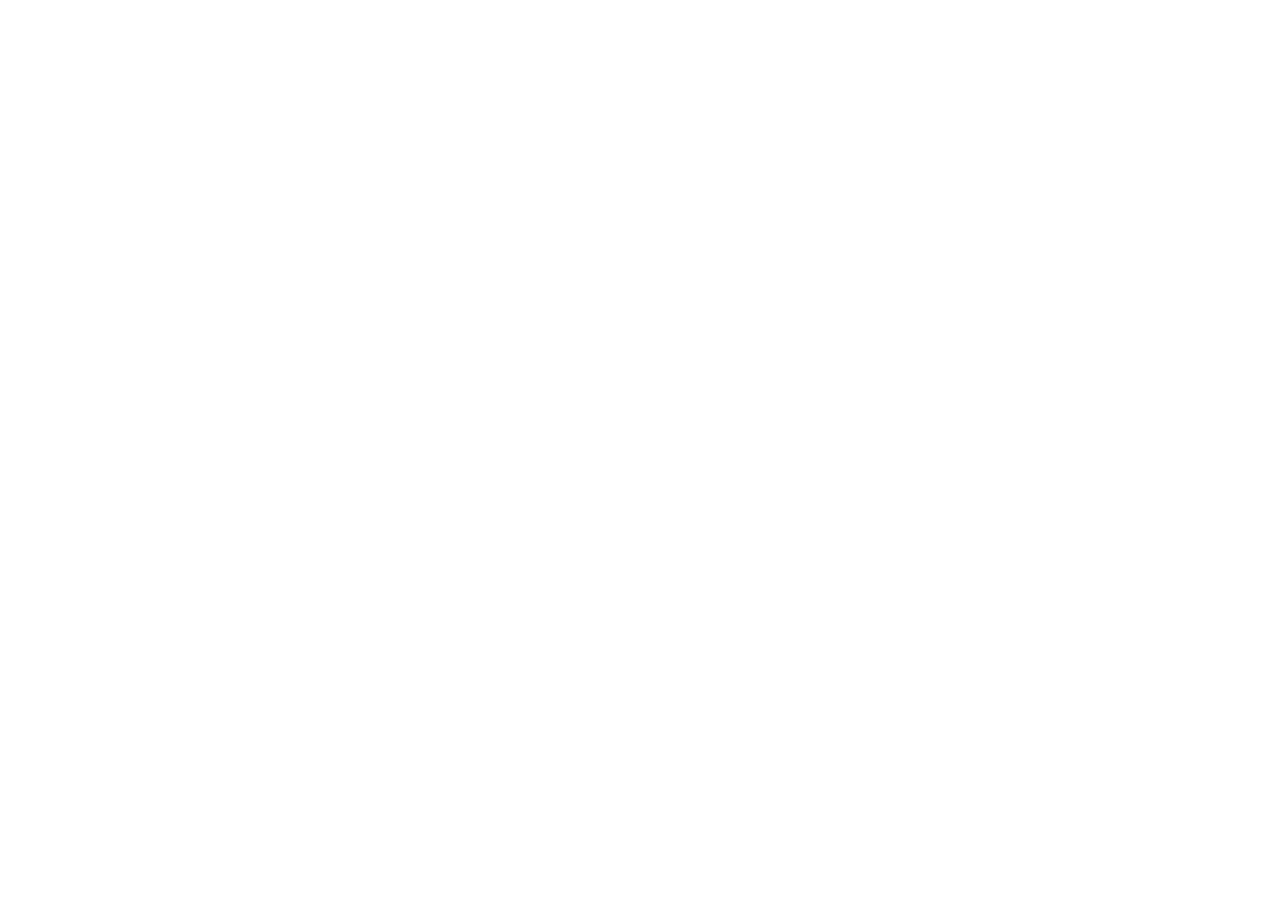
==== index.html @ 26b419da "create 2 files css and html" ====
<!DOCTYPE html>
<html lang="ru">
<head>
    <meta charset="UTF-8">
    <meta name="viewport" content="width=device-width, initial-scale=1.0">
    <title>Мой лендинг</title>
</head>
<body>
    
</body>
</html>
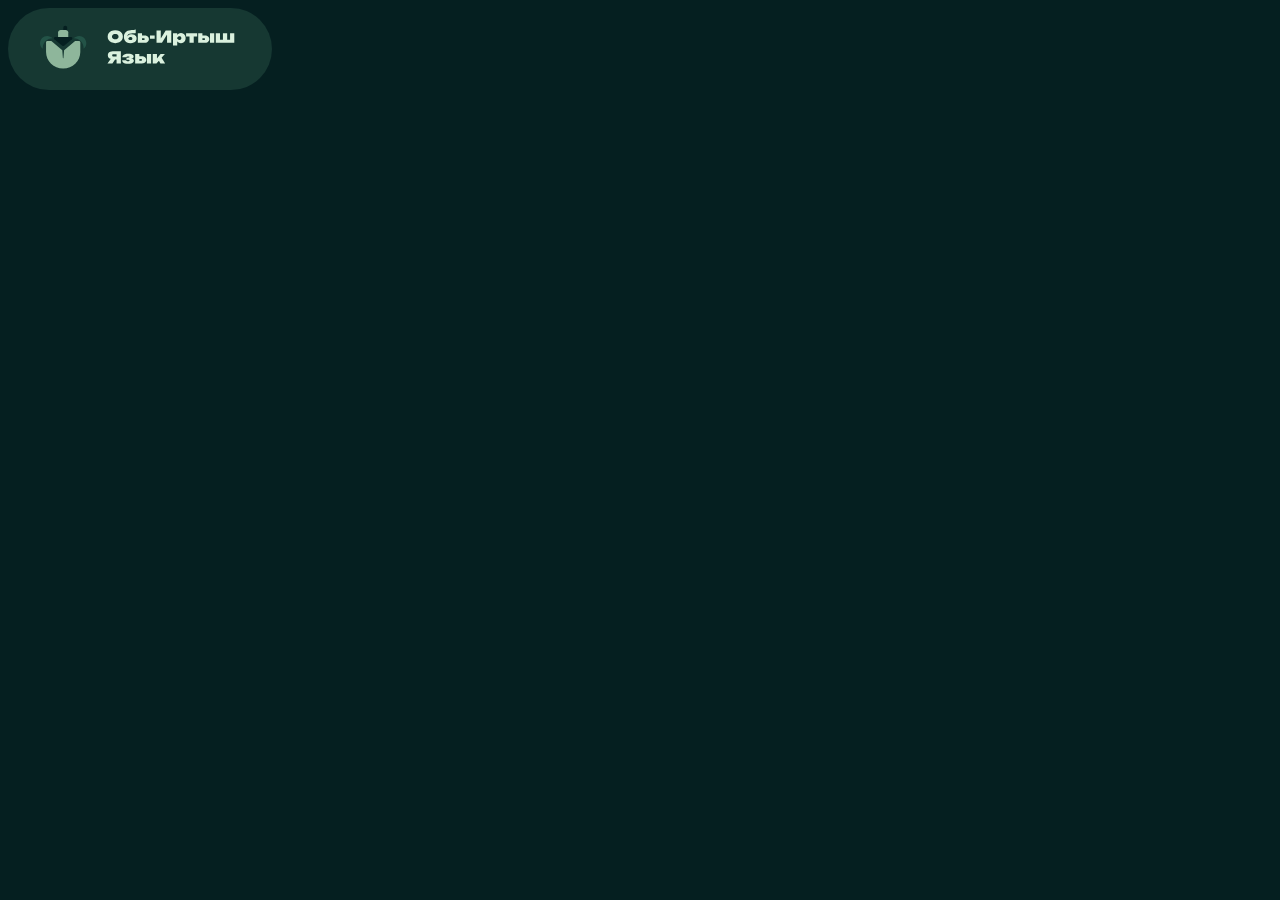
==== commit 7c7a12b5: "work start" ====
--- a/index.html
+++ b/index.html
@@ -3,9 +3,15 @@
 <head>
     <meta charset="UTF-8">
     <meta name="viewport" content="width=device-width, initial-scale=1.0">
-    <title>Мой лендинг</title>
+    <title>Обь-Иртыш Язык</title>
+    <link rel="stylesheet" href="styles.css">
+    <link rel="preconnect" href="https://fonts.googleapis.com">
+    <link rel="preconnect" href="https://fonts.gstatic.com" crossorigin>
+    <link href="https://fonts.googleapis.com/css2?family=Geologica:wght,CRSV@100..900,0&display=swap" rel="stylesheet">
 </head>
 <body>
-    
+    <header>
+        <img src="images/logo.svg" alt="logo" class="logo">
+    </header>
 </body>
 </html>
--- a/styles.css
+++ b/styles.css
@@ -0,0 +1,26 @@
+:root {
+    --font: "Geologica", sans-serif;
+    --bgc: #051F20;
+    --bgc-card: #163832;
+    --color-head: #8EB69B;
+    --text: #DAF1DE;
+    --akc-1: #235347;
+    --color-btn: #0B2B26;
+}
+
+body {
+    display: flex;
+    font-family: var(--font);
+    background-color: var(--bgc);
+}
+
+.logo {
+    max-width: 200px;
+}
+
+header {
+    background-color: var(--bgc-card);
+    border-radius: 60px;
+    padding: 1rem 2rem;
+}
+
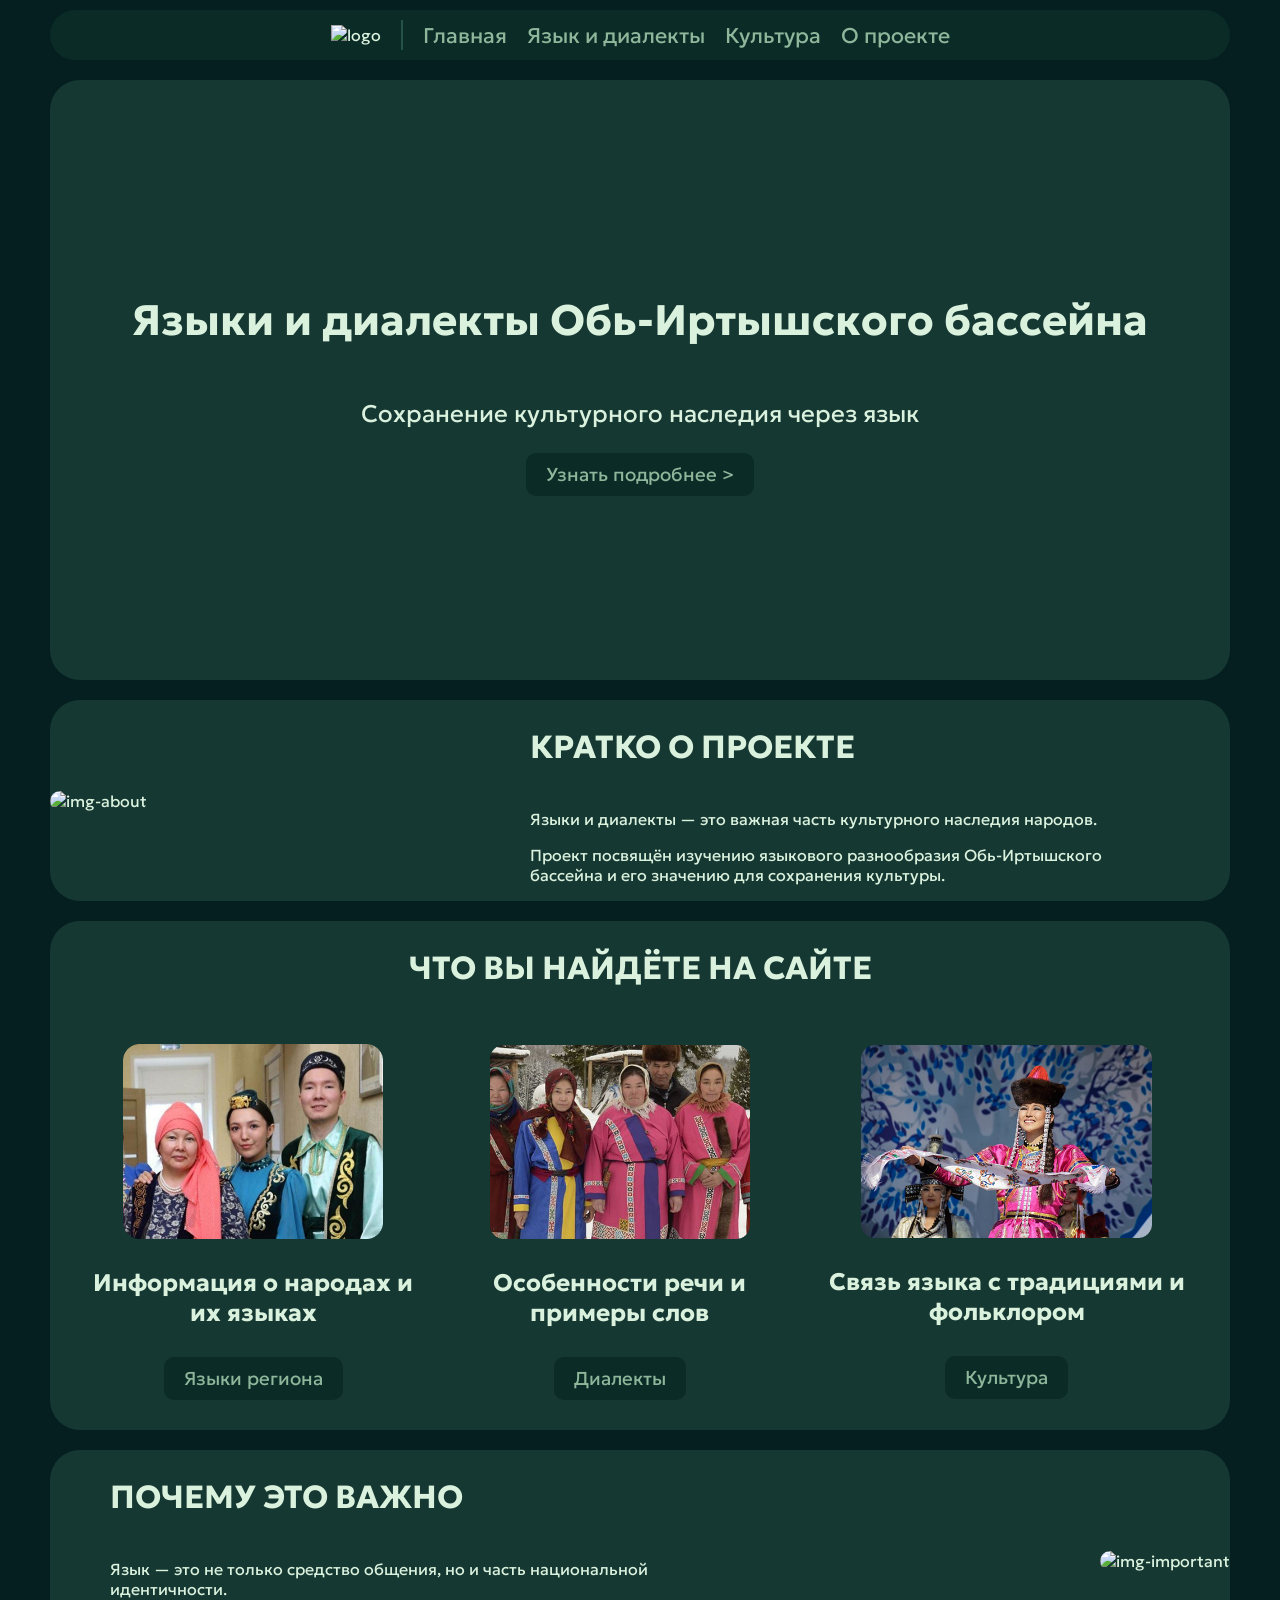
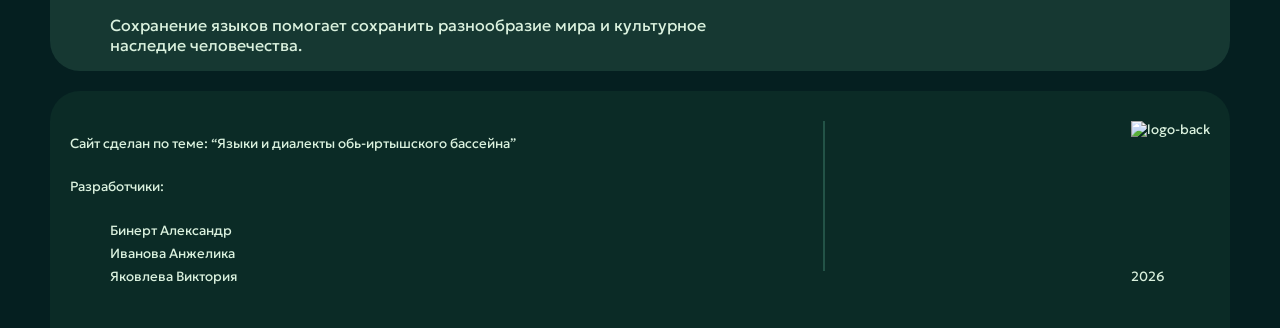
==== commit 8422729d: "main done" ====
--- a/index.html
+++ b/index.html
@@ -1,17 +1,102 @@
 <!DOCTYPE html>
 <html lang="ru">
+
 <head>
     <meta charset="UTF-8">
     <meta name="viewport" content="width=device-width, initial-scale=1.0">
     <title>Обь-Иртыш Язык</title>
-    <link rel="stylesheet" href="styles.css">
+    <link rel="stylesheet" href="css/styles-global.css">
+    <link rel="stylesheet" href="css/styles-main.css">
     <link rel="preconnect" href="https://fonts.googleapis.com">
     <link rel="preconnect" href="https://fonts.gstatic.com" crossorigin>
     <link href="https://fonts.googleapis.com/css2?family=Geologica:wght,CRSV@100..900,0&display=swap" rel="stylesheet">
 </head>
+
 <body>
     <header>
-        <img src="images/logo.svg" alt="logo" class="logo">
+        <img src="css/images/logo.svg" alt="logo" class="logo">
+        <div class="div-line"> </div>
+        <nav class="nav">
+            <a href="index.html">Главная</a>
+            <a href="lang.html">Язык и диалекты</a>
+            <a href="culture.html">Культура</a>
+            <a href="about.html">О проекте</a>
+        </nav>
     </header>
+    
+    <main class="hero">
+        <h1>Языки и диалекты Обь-Иртышского бассейна</h1>
+        <p class="hero__text">Сохранение культурного наследия через язык</p>
+        <form action="#about">
+            <button type="submit">Узнать подробнее ></button>
+        </form>
+    </main>
+
+    <div class="about" id="about">
+        <img src="css/images/img-about.png" alt="img-about" class="about--img">
+        <div class="about--right">
+            <h2>КРАТКО О ПРОЕКТЕ</h2>
+            <div class="about--right__text">
+                <p>Языки и диалекты — это важная часть культурного наследия народов.</p>
+                <p>Проект посвящён изучению языкового разнообразия Обь-Иртышского бассейна и его значению для сохранения культуры.</p>
+            </div>
+        </div>
+    </div>
+
+    <div class="found">
+        <h2>ЧТО ВЫ НАЙДЁТЕ НА САЙТЕ</h2>
+        <div class="found--cardholder">
+            <div class="found--cardholder--card">
+                <img src="css/images/img-found-1.png" alt="img-found-1">
+                <h3>Информация о народах и их языках</h3>
+                <form action="lang.html">
+                    <button type="submit">Языки региона</button>
+                </form>
+            </div>
+            <div class="found--cardholder--card">
+                <img src="css/images/img-found-2.png" alt="img-found-2">
+                <h3>Особенности речи и примеры слов</h3>
+                <form action="lang.html">
+                    <button type="submit">Диалекты</button>
+                </form>
+            </div>
+            <div class="found--cardholder--card">
+                <img src="css/images/img-found-3.png" alt="">
+                <h3>Связь языка с традициями и фольклором</h3>
+                <form action="culture.html">
+                    <button type="submit">Культура</button>
+                </form>
+            </div>
+        </div>
+    </div>
+
+    <div class="important" id="important">
+        <img src="css/images/img-important.png" alt="img-important" class="important--img">
+        <div class="important--left">
+            <h2>ПОЧЕМУ ЭТО ВАЖНО</h2>
+            <div class="important--left__text">
+                <p>Язык — это не только средство общения, но и часть национальной идентичности.</p>
+                <p>Сохранение языков помогает сохранить разнообразие мира и культурное наследие человечества.</p>
+            </div>
+        </div>
+    </div>
+
+    <footer id="footer">
+        <div class=" footer--text">
+            <p>Сайт сделан по теме: “Языки и диалекты обь-иртышского бассейна”</p>
+            <p>Разработчики:</p>
+            <ul class="footer--text__list">
+                <li>Бинерт Александр</li>
+                <li>Иванова Анжелика</li>
+                <li>Яковлева Виктория</li>
+            </ul>
+        </div>
+        <div class="div-line footer"> </div>
+        <div class="footer--text__year">
+            <img src="css/images/logo-back.svg" alt="logo-back" class="logo">
+            <p>2026</p>
+        </div>
+    </footer>
 </body>
+
 </html>
--- a/css/styles-global.css
+++ b/css/styles-global.css
@@ -0,0 +1,139 @@
+html {
+    font-size: 62.5%;
+}
+:root {
+    --font: "Geologica", sans-serif;
+    --bgc: #051F20;
+    --bgc-card: #163832;
+    --color-head: #8EB69B;
+    --text: #DAF1DE;
+    --akc-1: #235347;
+    --color-btn: #0B2B26;
+}
+
+body {
+    margin: 1rem 5rem 0;
+    display: flex;
+    font-family: var(--font);
+    font-size: 1.6rem;
+    color: var(--text);
+    background-color: var(--bgc);
+    flex-direction: column;
+    gap: 20px;
+}
+
+.logo {
+    max-width: 200px;
+}
+
+header {
+    position: sticky;
+    top: 0;
+    z-index: 100;
+    display: flex;
+    background-color: var(--color-btn);
+    border-radius: 60px;
+    padding: 1rem 2rem;
+    flex-grow: 2;
+    align-items: center;
+    text-align: center;
+    justify-content: center;
+    gap: 2rem;
+}
+
+.div-line {
+    background: var(--akc-1);
+    height: 3rem;
+    width: 2px;
+}
+
+.div-line.footer {
+    height: 15rem;
+}
+
+a {
+    text-decoration: none;
+    font-size: 16pt;
+    color: var(--color-head);
+}
+
+.nav {
+    display: flex;
+    align-items: center;
+    text-align: center;
+    justify-content: center;
+    gap: 2rem;
+}
+
+h1 {
+    font-size: 32pt;
+}
+
+h2 {
+    font-size: 24pt;
+}
+
+h3 {
+    font-size: 18pt;
+}
+
+button {
+    border: none;
+    border-radius: 1rem;
+    padding: 1rem 2rem;
+    background: var(--color-btn);
+    color: var(--color-head);
+    font-family: var(--font);
+    font-size: 14pt;
+}
+
+button:hover {
+    background: #08201c;
+    color: #628b6f;
+}
+
+footer {
+    display: flex;
+    background: var(--color-btn);
+    font-size: 10pt;
+    flex-grow: 2;
+    border-radius: 3rem 3rem 0 0;
+    padding: 3rem 2rem;
+    justify-content: space-between;
+
+
+.footer--text {
+    display: flex;
+    flex-direction: column;
+}
+
+ul {
+    display: flex;
+    flex-direction: column;
+    list-style-type: none;
+    gap: 0.6rem;
+}
+
+.footer--text__year {
+    display: flex;
+    flex-direction: column;
+    justify-content: space-between;
+}
+
+@media screen and (max-width: 1980px) {
+    body { 
+        margin: 1rem 15rem 0;
+    }
+}
+
+@media screen and (max-width: 1440px) {
+    body { 
+        margin: 1rem 10rem 0;
+    }
+}
+
+@media screen and (max-width: 1280px) {
+    body {
+        margin: 1rem 5rem 0;
+    }
+}
--- a/css/styles-main.css
+++ b/css/styles-main.css
@@ -0,0 +1,98 @@
+main {
+    display: flex;
+    flex-direction: column;
+    background: var(--bgc-card) url(images/bgs/bg-1.png);
+    justify-content: center;
+    align-items: center;
+    height: 600px;
+    border-radius: 3rem;
+    text-align: center;
+}
+
+.hero__text{
+    font-size: 18pt;
+}
+
+.about {
+    display: flex;
+    background: var(--bgc-card);
+    border-radius: 3rem;
+    justify-content: space-between;
+    align-items: center;
+}
+
+.about--img {
+    display: flex;
+    max-height: 400px;
+    max-width: 500px;
+    border-radius: 3rem;
+}
+
+.about--right {
+    display: flex;
+    flex-direction: column;
+    width: 50vw;
+    justify-content: center;
+    padding: 0 6rem;
+}
+
+.about--right__text {
+    gap: 1rem;
+}
+
+.found {
+    display: flex;
+    flex-direction: column;
+    background: var(--bgc-card);
+    border-radius: 3rem;
+    justify-content: space-between;
+    align-items: center;
+}
+
+.found--cardholder {
+    display: flex;
+    flex-direction: row;
+    padding: 3rem;
+    gap: 20px;
+}
+
+.found--cardholder--card{
+    display: flex;
+    flex-direction: column;
+    text-align: center;
+    justify-content: center;
+    align-items: center;
+    gap: 5px;
+}
+
+.found--cardholder--card > img {
+    max-width: 75%;
+}
+
+.important {
+    display: flex;
+    flex-direction: row-reverse;
+    background: var(--bgc-card);
+    border-radius: 3rem;
+    justify-content: space-between;
+    align-items: center;
+}
+
+.important--img {
+    display: flex;
+    max-height: 400px;
+    max-width: 500px;
+    border-radius: 3rem;
+}
+
+.important--left {
+    display: flex;
+    flex-direction: column;
+    width: 50vw;
+    justify-content: center;
+    padding: 0 6rem;
+}
+
+.important--left__text {
+    gap: 1rem;
+}
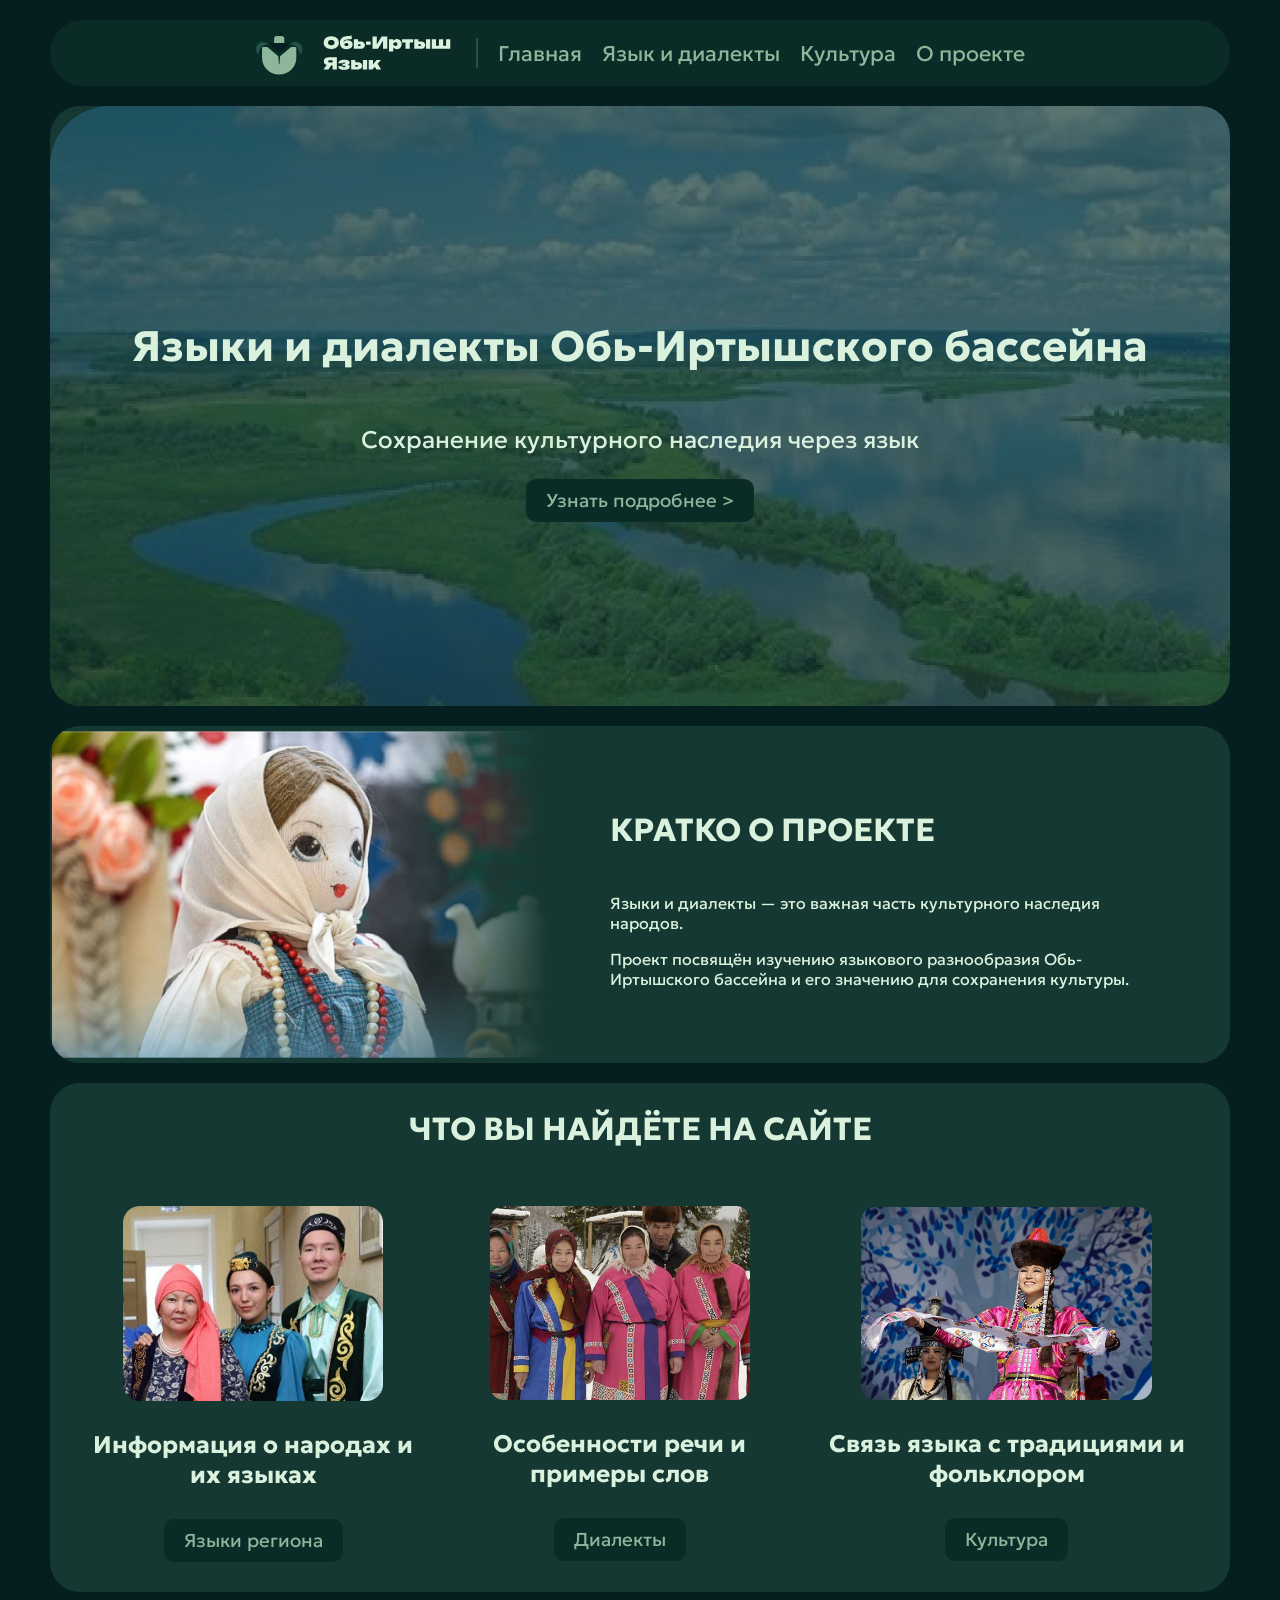
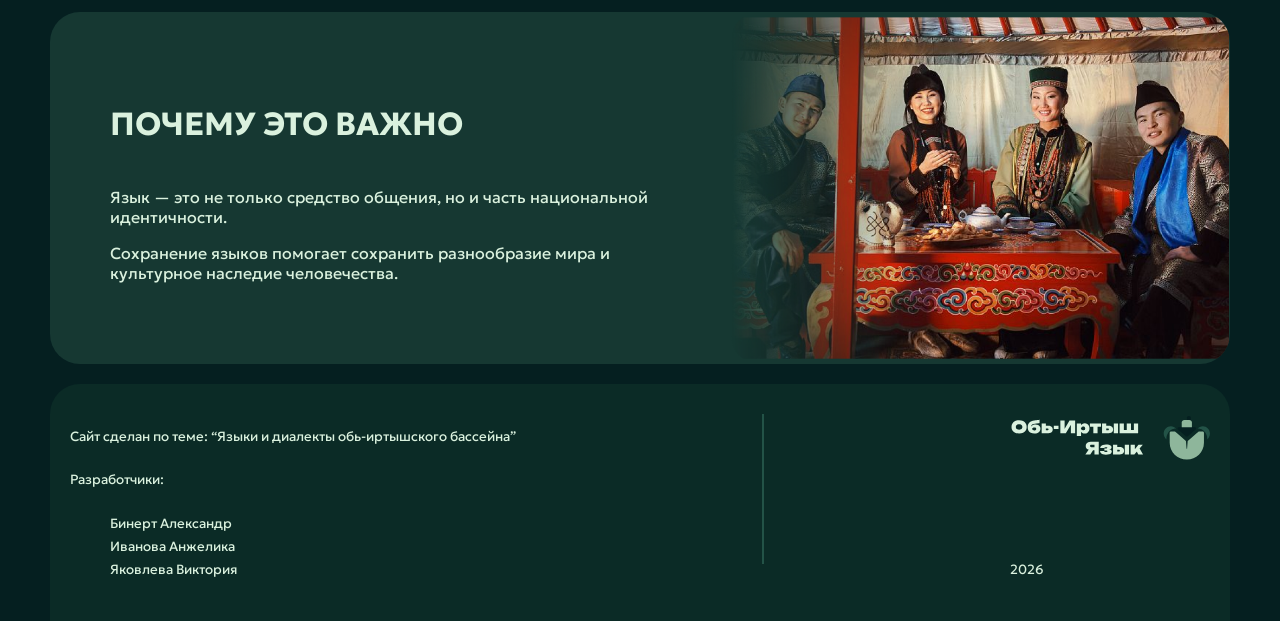
==== commit d0238283: "Merge pull request #2 from 21ISR/wip" ====
--- a/index.html
+++ b/index.html
@@ -33,7 +33,7 @@
     </main>
 
     <div class="about" id="about">
-        <img src="css/images/img-about.png" alt="img-about" class="about--img">
+        <img src="css/images/main/img-about.png" alt="img-about" class="about--img">
         <div class="about--right">
             <h2>КРАТКО О ПРОЕКТЕ</h2>
             <div class="about--right__text">
@@ -47,21 +47,21 @@
         <h2>ЧТО ВЫ НАЙДЁТЕ НА САЙТЕ</h2>
         <div class="found--cardholder">
             <div class="found--cardholder--card">
-                <img src="css/images/img-found-1.png" alt="img-found-1">
+                <img src="css/images/main/img-found-1.png" alt="img-found-1">
                 <h3>Информация о народах и их языках</h3>
                 <form action="lang.html">
                     <button type="submit">Языки региона</button>
                 </form>
             </div>
             <div class="found--cardholder--card">
-                <img src="css/images/img-found-2.png" alt="img-found-2">
+                <img src="css/images/main/img-found-2.png" alt="img-found-2">
                 <h3>Особенности речи и примеры слов</h3>
-                <form action="lang.html">
+                <form action="lang.html#dialect">
                     <button type="submit">Диалекты</button>
                 </form>
             </div>
             <div class="found--cardholder--card">
-                <img src="css/images/img-found-3.png" alt="">
+                <img src="css/images/main/img-found-3.png" alt="">
                 <h3>Связь языка с традициями и фольклором</h3>
                 <form action="culture.html">
                     <button type="submit">Культура</button>
@@ -71,7 +71,7 @@
     </div>
 
     <div class="important" id="important">
-        <img src="css/images/img-important.png" alt="img-important" class="important--img">
+        <img src="css/images/main/img-important.png" alt="img-important" class="important--img">
         <div class="important--left">
             <h2>ПОЧЕМУ ЭТО ВАЖНО</h2>
             <div class="important--left__text">
--- a/css/styles-global.css
+++ b/css/styles-global.css
@@ -12,7 +12,8 @@
 }
 
 body {
-    margin: 1rem 5rem 0;
+    margin-left: 10vw;
+    margin-right: 10vw;
     display: flex;
     font-family: var(--font);
     font-size: 1.6rem;
@@ -28,7 +29,7 @@
 
 header {
     position: sticky;
-    top: 0;
+    top: 1rem;
     z-index: 100;
     display: flex;
     background-color: var(--color-btn);
@@ -55,6 +56,10 @@
     text-decoration: none;
     font-size: 16pt;
     color: var(--color-head);
+}
+
+a:hover {
+    color: #94c9a5;
 }
 
 .nav {
@@ -100,7 +105,7 @@
     border-radius: 3rem 3rem 0 0;
     padding: 3rem 2rem;
     justify-content: space-between;
-
+}
 
 .footer--text {
     display: flex;
@@ -122,18 +127,18 @@
 
 @media screen and (max-width: 1980px) {
     body { 
-        margin: 1rem 15rem 0;
+        margin: 2rem 15rem 0;
     }
 }
 
 @media screen and (max-width: 1440px) {
     body { 
-        margin: 1rem 10rem 0;
+        margin: 2rem 10rem 0;
     }
 }
 
 @media screen and (max-width: 1280px) {
     body {
-        margin: 1rem 5rem 0;
+        margin: 2rem 5rem 0;
     }
 }
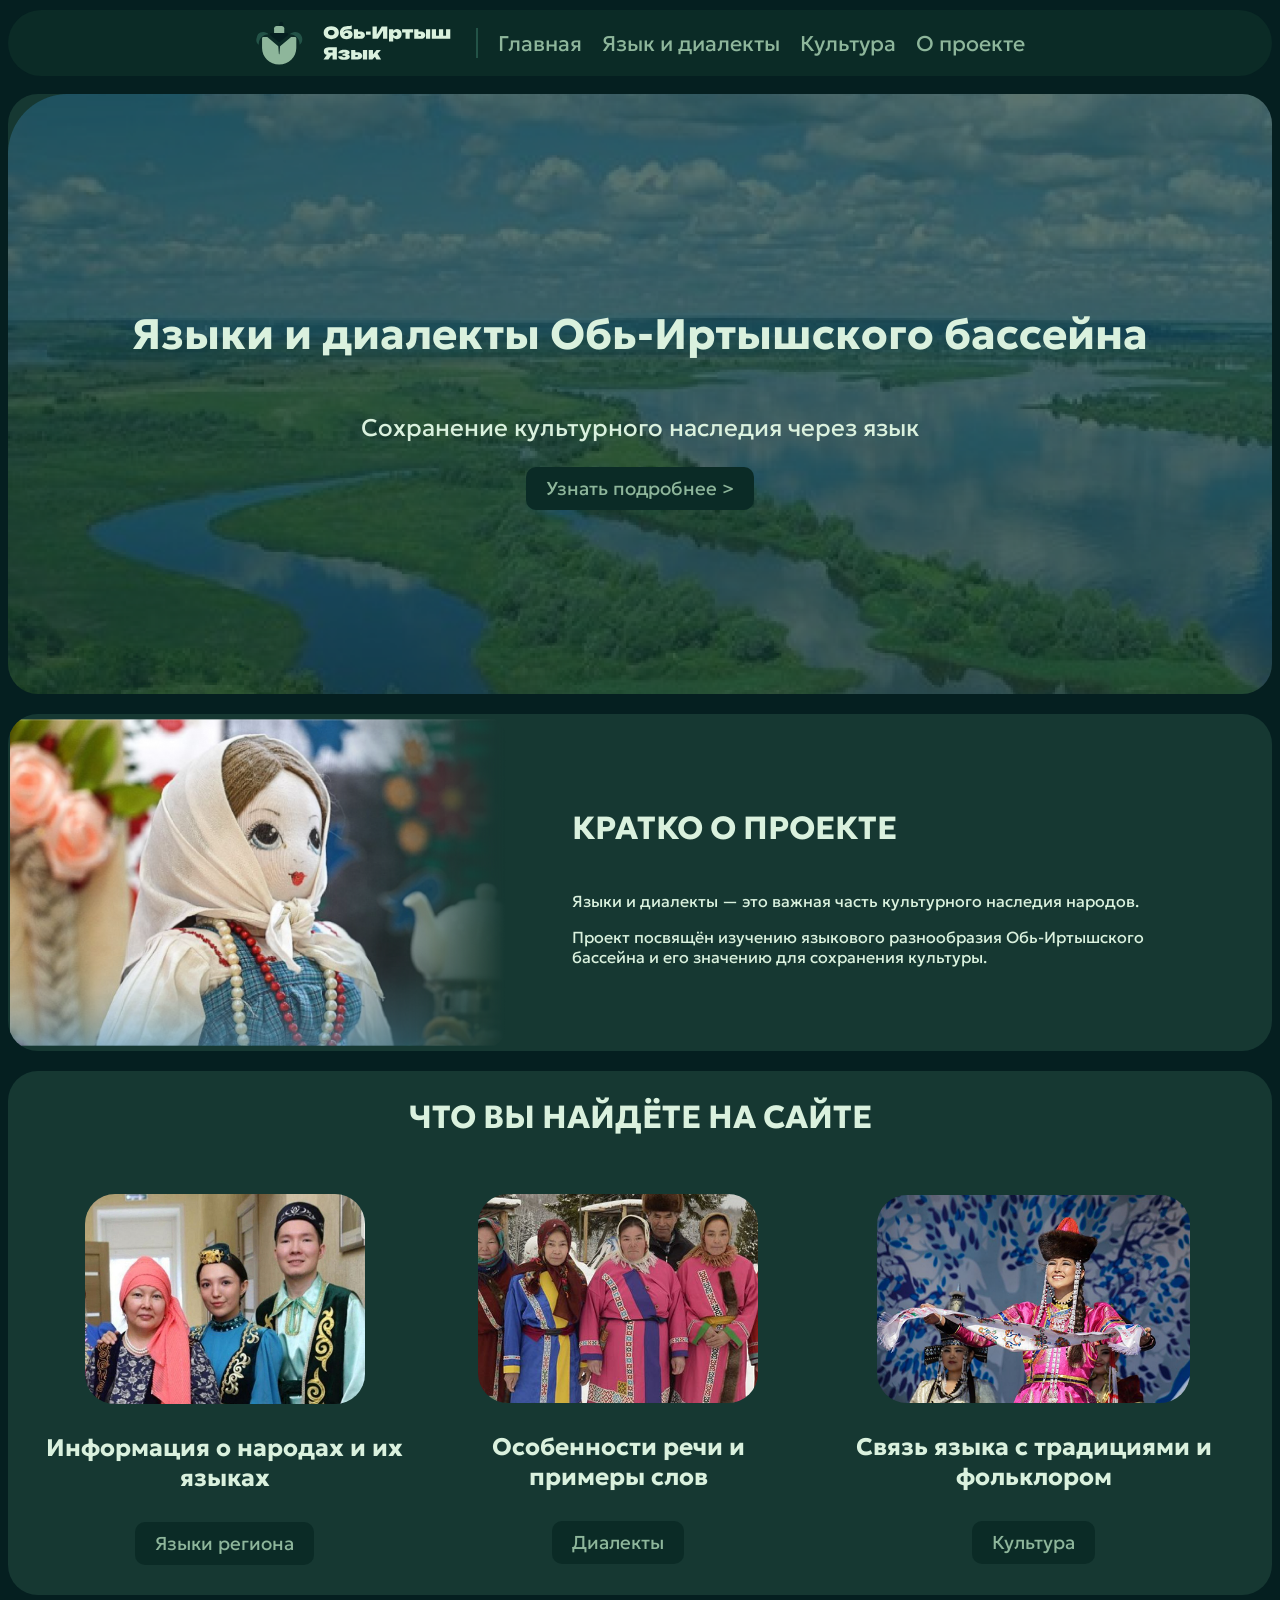
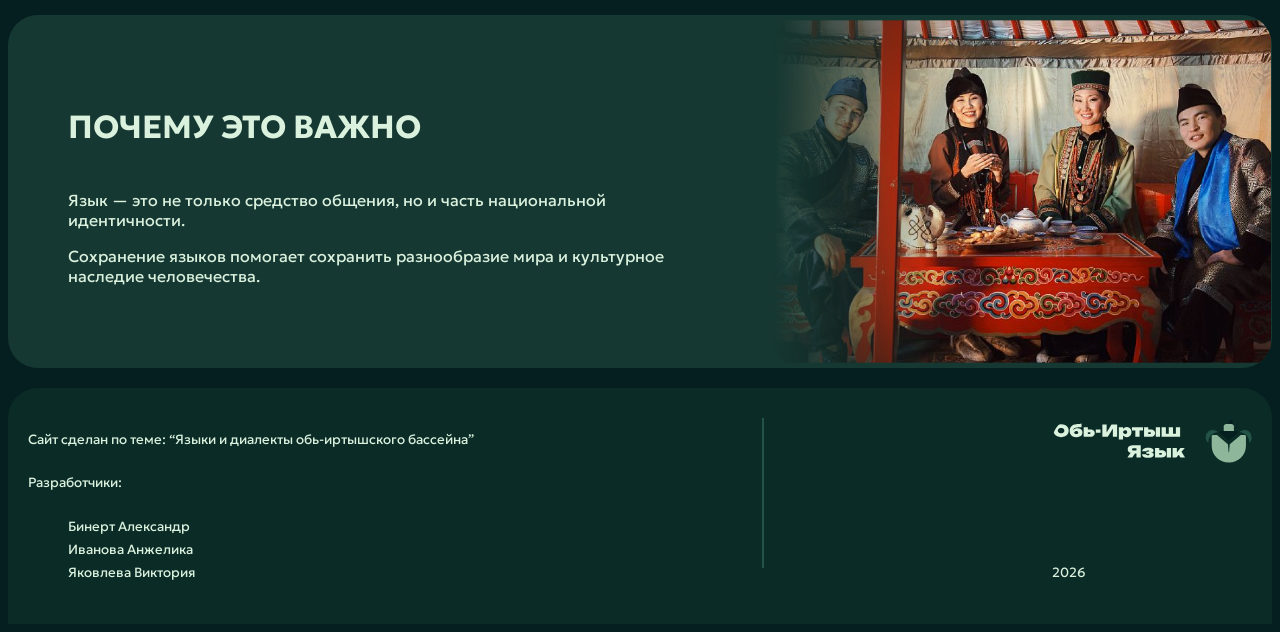
==== commit 14ac421a: "adaptive in progress" ====
--- a/index.html
+++ b/index.html
@@ -13,90 +13,93 @@
 </head>
 
 <body>
-    <header>
-        <img src="css/images/logo.svg" alt="logo" class="logo">
-        <div class="div-line"> </div>
-        <nav class="nav">
-            <a href="index.html">Главная</a>
-            <a href="lang.html">Язык и диалекты</a>
-            <a href="culture.html">Культура</a>
-            <a href="about.html">О проекте</a>
-        </nav>
-    </header>
+    <div class = "content">
+
+        <header>
+            <img src="css/images/logo.svg" alt="logo" class="logo">
+            <div class="div-line"> </div>
+            <nav class="nav">
+                <a href="index.html">Главная</a>
+                <a href="lang.html">Язык и диалекты</a>
+                <a href="culture.html">Культура</a>
+                <a href="about.html">О проекте</a>
+            </nav>
+        </header>
+        
+        <main class="hero">
+            <h1>Языки и диалекты Обь-Иртышского бассейна</h1>
+            <p class="hero__text">Сохранение культурного наследия через язык</p>
+            <form action="#about">
+                <button type="submit">Узнать подробнее ></button>
+            </form>
+        </main>
     
-    <main class="hero">
-        <h1>Языки и диалекты Обь-Иртышского бассейна</h1>
-        <p class="hero__text">Сохранение культурного наследия через язык</p>
-        <form action="#about">
-            <button type="submit">Узнать подробнее ></button>
-        </form>
-    </main>
-
-    <div class="about" id="about">
-        <img src="css/images/main/img-about.png" alt="img-about" class="about--img">
-        <div class="about--right">
-            <h2>КРАТКО О ПРОЕКТЕ</h2>
-            <div class="about--right__text">
-                <p>Языки и диалекты — это важная часть культурного наследия народов.</p>
-                <p>Проект посвящён изучению языкового разнообразия Обь-Иртышского бассейна и его значению для сохранения культуры.</p>
+        <div class="about" id="about">
+            <img src="css/images/main/img-about.png" alt="img-about" class="img--bg">
+            <div class="about--right">
+                <h2>КРАТКО О ПРОЕКТЕ</h2>
+                <div class="about--right__text">
+                    <p>Языки и диалекты — это важная часть культурного наследия народов.</p>
+                    <p>Проект посвящён изучению языкового разнообразия Обь-Иртышского бассейна и его значению для сохранения культуры.</p>
+                </div>
             </div>
         </div>
-    </div>
-
-    <div class="found">
-        <h2>ЧТО ВЫ НАЙДЁТЕ НА САЙТЕ</h2>
-        <div class="found--cardholder">
-            <div class="found--cardholder--card">
-                <img src="css/images/main/img-found-1.png" alt="img-found-1">
-                <h3>Информация о народах и их языках</h3>
-                <form action="lang.html">
-                    <button type="submit">Языки региона</button>
-                </form>
-            </div>
-            <div class="found--cardholder--card">
-                <img src="css/images/main/img-found-2.png" alt="img-found-2">
-                <h3>Особенности речи и примеры слов</h3>
-                <form action="lang.html#dialect">
-                    <button type="submit">Диалекты</button>
-                </form>
-            </div>
-            <div class="found--cardholder--card">
-                <img src="css/images/main/img-found-3.png" alt="">
-                <h3>Связь языка с традициями и фольклором</h3>
-                <form action="culture.html">
-                    <button type="submit">Культура</button>
-                </form>
+    
+        <div class="found">
+            <h2>ЧТО ВЫ НАЙДЁТЕ НА САЙТЕ</h2>
+            <div class="found--cardholder">
+                <div class="found--cardholder--card">
+                    <img src="css/images/main/img-found-1.png" alt="img-found-1">
+                    <h3>Информация о народах и их языках</h3>
+                    <form action="lang.html">
+                        <button type="submit">Языки региона</button>
+                    </form>
+                </div>
+                <div class="found--cardholder--card">
+                    <img src="css/images/main/img-found-2.png" alt="img-found-2">
+                    <h3>Особенности речи и примеры слов</h3>
+                    <form action="lang.html#dialect">
+                        <button type="submit">Диалекты</button>
+                    </form>
+                </div>
+                <div class="found--cardholder--card">
+                    <img src="css/images/main/img-found-3.png" alt="">
+                    <h3>Связь языка с традициями и фольклором</h3>
+                    <form action="culture.html">
+                        <button type="submit">Культура</button>
+                    </form>
+                </div>
             </div>
         </div>
-    </div>
-
-    <div class="important" id="important">
-        <img src="css/images/main/img-important.png" alt="img-important" class="important--img">
-        <div class="important--left">
-            <h2>ПОЧЕМУ ЭТО ВАЖНО</h2>
-            <div class="important--left__text">
-                <p>Язык — это не только средство общения, но и часть национальной идентичности.</p>
-                <p>Сохранение языков помогает сохранить разнообразие мира и культурное наследие человечества.</p>
+    
+        <div class="important" id="important">
+            <img src="css/images/main/img-important.png" alt="img-important" class="img--bg">
+            <div class="important--left">
+                <h2>ПОЧЕМУ ЭТО ВАЖНО</h2>
+                <div class="important--left__text">
+                    <p>Язык — это не только средство общения, но и часть национальной идентичности.</p>
+                    <p>Сохранение языков помогает сохранить разнообразие мира и культурное наследие человечества.</p>
+                </div>
             </div>
         </div>
+    
+        <footer id="footer">
+            <div class=" footer--text">
+                <p>Сайт сделан по теме: “Языки и диалекты обь-иртышского бассейна”</p>
+                <p>Разработчики:</p>
+                <ul class="footer--text__list">
+                    <li>Бинерт Александр</li>
+                    <li>Иванова Анжелика</li>
+                    <li>Яковлева Виктория</li>
+                </ul>
+            </div>
+            <div class="div-line footer"> </div>
+            <div class="footer--text__year">
+                <img src="css/images/logo-back.svg" alt="logo-back" class="logo">
+                <p>2026</p>
+            </div>
+        </footer>
     </div>
-
-    <footer id="footer">
-        <div class=" footer--text">
-            <p>Сайт сделан по теме: “Языки и диалекты обь-иртышского бассейна”</p>
-            <p>Разработчики:</p>
-            <ul class="footer--text__list">
-                <li>Бинерт Александр</li>
-                <li>Иванова Анжелика</li>
-                <li>Яковлева Виктория</li>
-            </ul>
-        </div>
-        <div class="div-line footer"> </div>
-        <div class="footer--text__year">
-            <img src="css/images/logo-back.svg" alt="logo-back" class="logo">
-            <p>2026</p>
-        </div>
-    </footer>
 </body>
 
 </html>
--- a/css/styles-global.css
+++ b/css/styles-global.css
@@ -1,6 +1,16 @@
 html {
     font-size: 62.5%;
-}
+    scroll-behavior: smooth;
+    object-fit: cover
+}
+
+img {
+    display: flex;
+    max-height: 400px;
+    max-width: 500px;
+    border-radius: 3rem;
+}
+
 :root {
     --font: "Geologica", sans-serif;
     --bgc: #051F20;
@@ -12,8 +22,6 @@
 }
 
 body {
-    margin-left: 10vw;
-    margin-right: 10vw;
     display: flex;
     font-family: var(--font);
     font-size: 1.6rem;
@@ -125,20 +133,70 @@
     justify-content: space-between;
 }
 
-@media screen and (max-width: 1980px) {
-    body { 
-        margin: 2rem 15rem 0;
-    }
+.content {
+    display: flex;
+    flex-direction: column;
+    gap: 2rem;
+    margin-inline: auto;
+    max-width: 1440px;
+    min-height: 100dvh;
 }
 
 @media screen and (max-width: 1440px) {
-    body { 
-        margin: 2rem 10rem 0;
-    }
-}
-
-@media screen and (max-width: 1280px) {
-    body {
-        margin: 2rem 5rem 0;
+    .content {
+        min-width: 95dvw;
+        min-height: 100dvh;
+    }
+}
+
+@media screen and (max-width: 1024px) {
+    html {
+        font-size: 56.25%;
+    }
+
+    /* .content { min-width: 100dvw; min-height: 100dvh;} */
+}
+
+@media screen and (max-width: 768px) {
+    html {
+        font-size: 50%;
+    }
+
+    .content {
+        min-width: 480px;
+        min-height: 100dvh;
+    }
+}
+
+@media screen and (max-width: 480px) {
+    html {
+        font-size: 43.75%;
+    }
+
+    .found--cardholder {
+        flex-direction: column;
+    }
+
+    .img--bg {
+        width: 100px;
+        height: 250px;
+    }
+
+    .logo{
+        max-width: 18rem;
+    }
+
+    header{
+        gap: 0.7rem
+    }
+
+    a {
+        font-size: 1.7rem;
+    }
+
+    .content {
+        margin: 0 2rem;
+        min-width: 80dvw;
+        min-height: 100dvh;
     }
 }
--- a/css/styles-main.css
+++ b/css/styles-main.css
@@ -19,13 +19,6 @@
     border-radius: 3rem;
     justify-content: space-between;
     align-items: center;
-}
-
-.about--img {
-    display: flex;
-    max-height: 400px;
-    max-width: 500px;
-    border-radius: 3rem;
 }
 
 .about--right {
@@ -51,7 +44,7 @@
 
 .found--cardholder {
     display: flex;
-    flex-direction: row;
+    /* flex-direction: row; */
     padding: 3rem;
     gap: 20px;
 }
@@ -78,13 +71,6 @@
     align-items: center;
 }
 
-.important--img {
-    display: flex;
-    max-height: 400px;
-    max-width: 500px;
-    border-radius: 3rem;
-}
-
 .important--left {
     display: flex;
     flex-direction: column;
@@ -95,4 +81,4 @@
 
 .important--left__text {
     gap: 1rem;
-}+}
